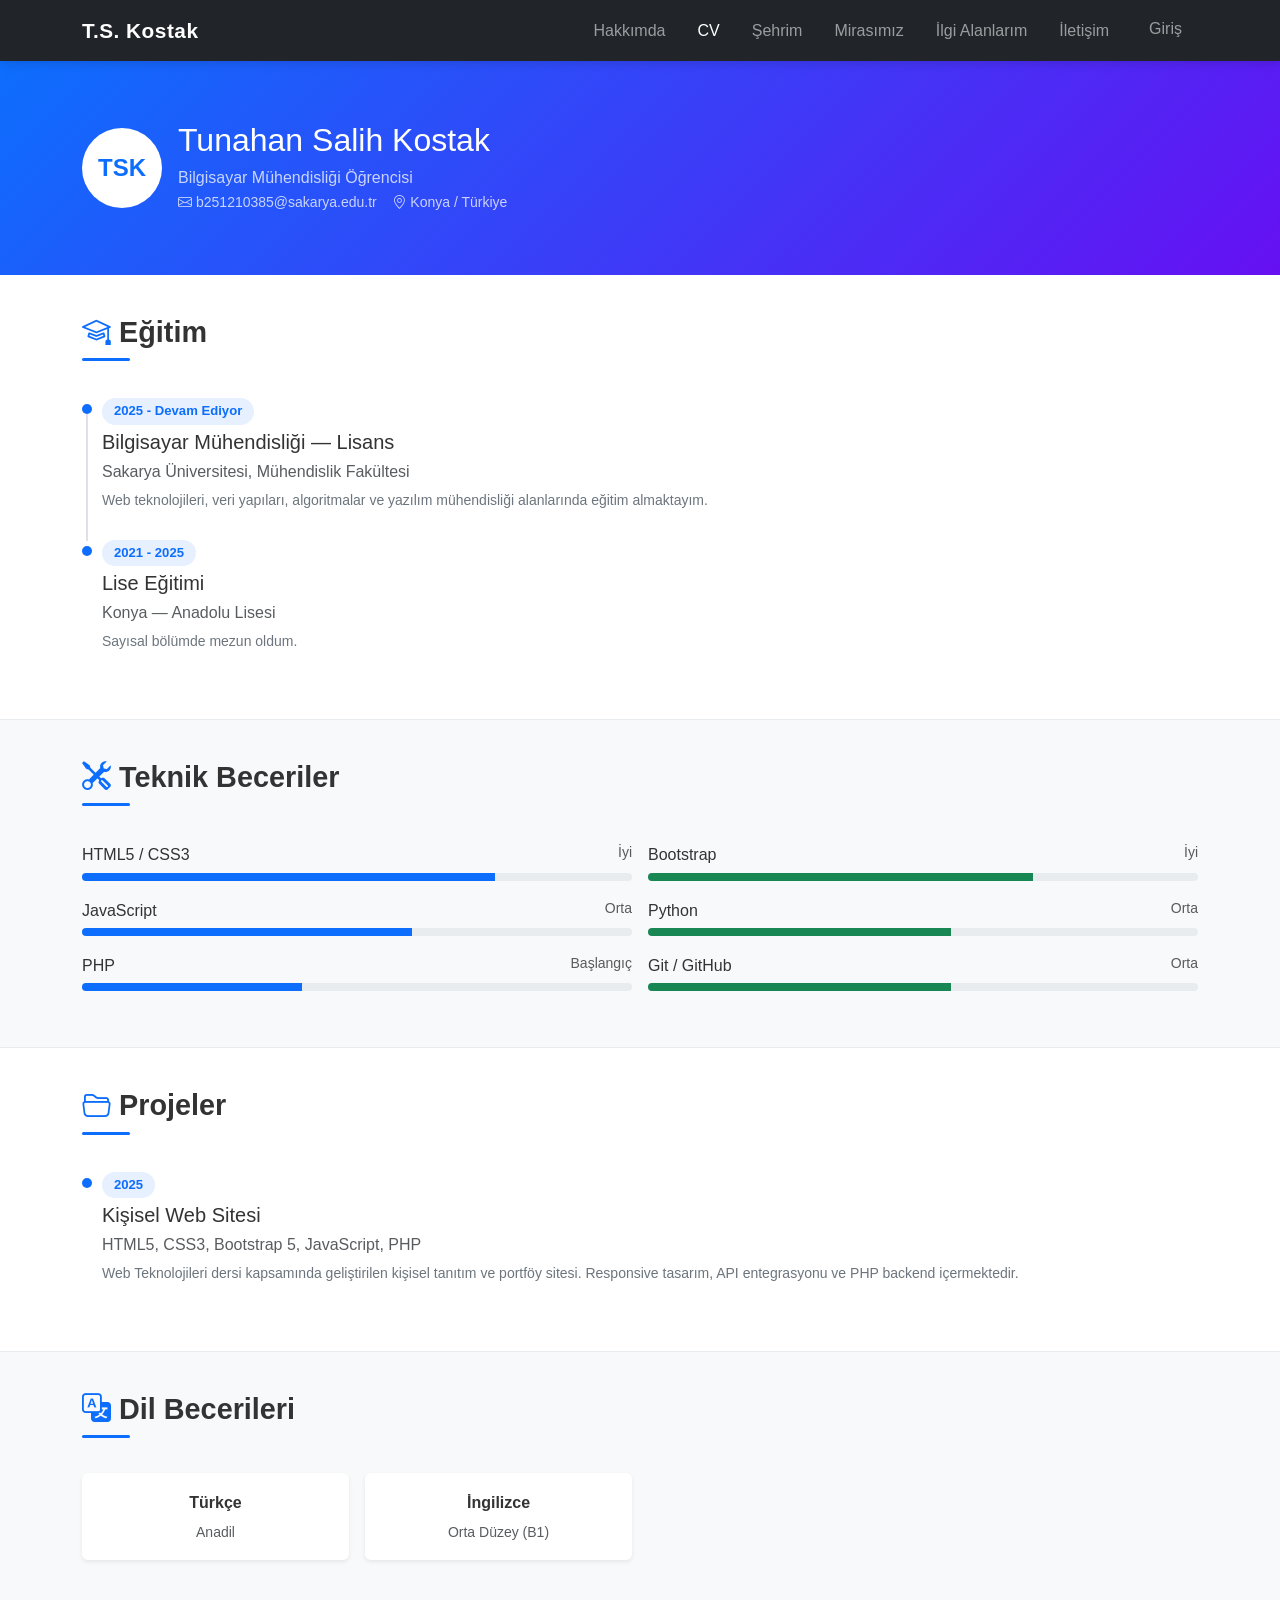
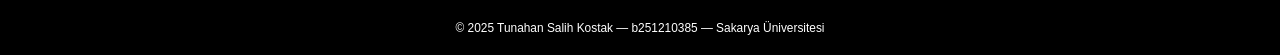
==== cv.html @ 77a4bd4d "Proje iskeleti oluşturuldu - index.html: Hakkımda sayfası (Bootstrap 5, hero, hobiler, medya, sosyal" ====
<!DOCTYPE html>
<html lang="tr">
<head>
    <meta charset="UTF-8">
    <meta name="viewport" content="width=device-width, initial-scale=1.0">
    <title>CV - Tunahan Salih Kostak</title>
    <link rel="stylesheet" href="https://cdn.jsdelivr.net/npm/bootstrap@5.3.2/dist/css/bootstrap.min.css">
    <link rel="stylesheet" href="https://cdn.jsdelivr.net/npm/bootstrap-icons@1.11.1/font/bootstrap-icons.css">
    <link rel="stylesheet" href="css/style.css">
</head>
<body>

    <nav class="navbar navbar-expand-lg navbar-dark bg-dark sticky-top">
        <div class="container">
            <a class="navbar-brand" href="index.html">T.S. Kostak</a>
            <button class="navbar-toggler" type="button" data-bs-toggle="collapse" data-bs-target="#navMenu">
                <span class="navbar-toggler-icon"></span>
            </button>
            <div class="collapse navbar-collapse" id="navMenu">
                <ul class="navbar-nav ms-auto">
                    <li class="nav-item"><a class="nav-link" href="index.html">Hakkımda</a></li>
                    <li class="nav-item"><a class="nav-link active" href="cv.html">CV</a></li>
                    <li class="nav-item"><a class="nav-link" href="sehrim.html">Şehrim</a></li>
                    <li class="nav-item"><a class="nav-link" href="miras.html">Mirasımız</a></li>
                    <li class="nav-item"><a class="nav-link" href="ilgialanlarim.html">İlgi Alanlarım</a></li>
                    <li class="nav-item"><a class="nav-link" href="iletisim.html">İletişim</a></li>
                    <li class="nav-item ms-lg-2">
                        <a class="nav-link btn btn-outline-light px-3" href="login.html">Giriş</a>
                    </li>
                </ul>
            </div>
        </div>
    </nav>

    <!-- CV Başlık -->
    <header class="cv-baslik-bar">
        <div class="container">
            <div class="row align-items-center g-3">
                <div class="col-auto">
                    <div class="rounded-circle bg-white d-flex align-items-center justify-content-center"
                        style="width:80px;height:80px;">
                        <span class="fw-bold text-primary fs-4">TSK</span>
                    </div>
                </div>
                <div class="col">
                    <h1 class="h2 mb-1">Tunahan Salih Kostak</h1>
                    <p class="mb-0 opacity-75">Bilgisayar Mühendisliği Öğrencisi</p>
                    <p class="mb-0 opacity-75 small">
                        <i class="bi bi-envelope me-1"></i>b251210385@sakarya.edu.tr
                        &nbsp;&nbsp;
                        <i class="bi bi-geo-alt me-1"></i>Konya / Türkiye
                    </p>
                </div>
            </div>
        </div>
    </header>

    <main>
        <!-- Eğitim Bilgileri -->
        <section class="cv-bolum" aria-labelledby="egitim-baslik">
            <div class="container">
                <h2 id="egitim-baslik" class="bolum-baslik">
                    <i class="bi bi-mortarboard me-2 text-primary"></i>Eğitim
                </h2>
                <article class="zaman-item">
                    <span class="yil-badge">2025 - Devam Ediyor</span>
                    <h5 class="mb-1">Bilgisayar Mühendisliği — Lisans</h5>
                    <p class="text-muted mb-1">Sakarya Üniversitesi, Mühendislik Fakültesi</p>
                    <p class="text-secondary small mb-0">
                        Web teknolojileri, veri yapıları, algoritmalar ve yazılım mühendisliği alanlarında eğitim almaktayım.
                    </p>
                </article>
                <article class="zaman-item">
                    <span class="yil-badge">2021 - 2025</span>
                    <h5 class="mb-1">Lise Eğitimi</h5>
                    <p class="text-muted mb-1">Konya &mdash; Anadolu Lisesi</p>
                    <p class="text-secondary small mb-0">
                        Sayısal bölümde mezun oldum.
                    </p>
                </article>
            </div>
        </section>

        <!-- Teknik Beceriler -->
        <section class="cv-bolum bg-light" aria-labelledby="beceri-baslik">
            <div class="container">
                <h2 id="beceri-baslik" class="bolum-baslik">
                    <i class="bi bi-tools me-2 text-primary"></i>Teknik Beceriler
                </h2>
                <div class="row g-3">
                    <div class="col-md-6">
                        <div class="mb-3">
                            <div class="d-flex justify-content-between mb-1">
                                <span class="fw-medium">HTML5 / CSS3</span>
                                <span class="text-muted small">İyi</span>
                            </div>
                            <div class="progress" style="height:8px;">
                                <div class="progress-bar" style="width:75%"></div>
                            </div>
                        </div>
                        <div class="mb-3">
                            <div class="d-flex justify-content-between mb-1">
                                <span class="fw-medium">JavaScript</span>
                                <span class="text-muted small">Orta</span>
                            </div>
                            <div class="progress" style="height:8px;">
                                <div class="progress-bar" style="width:60%"></div>
                            </div>
                        </div>
                        <div class="mb-3">
                            <div class="d-flex justify-content-between mb-1">
                                <span class="fw-medium">PHP</span>
                                <span class="text-muted small">Başlangıç</span>
                            </div>
                            <div class="progress" style="height:8px;">
                                <div class="progress-bar" style="width:40%"></div>
                            </div>
                        </div>
                    </div>
                    <div class="col-md-6">
                        <div class="mb-3">
                            <div class="d-flex justify-content-between mb-1">
                                <span class="fw-medium">Bootstrap</span>
                                <span class="text-muted small">İyi</span>
                            </div>
                            <div class="progress" style="height:8px;">
                                <div class="progress-bar bg-success" style="width:70%"></div>
                            </div>
                        </div>
                        <div class="mb-3">
                            <div class="d-flex justify-content-between mb-1">
                                <span class="fw-medium">Python</span>
                                <span class="text-muted small">Orta</span>
                            </div>
                            <div class="progress" style="height:8px;">
                                <div class="progress-bar bg-success" style="width:55%"></div>
                            </div>
                        </div>
                        <div class="mb-3">
                            <div class="d-flex justify-content-between mb-1">
                                <span class="fw-medium">Git / GitHub</span>
                                <span class="text-muted small">Orta</span>
                            </div>
                            <div class="progress" style="height:8px;">
                                <div class="progress-bar bg-success" style="width:55%"></div>
                            </div>
                        </div>
                    </div>
                </div>
            </div>
        </section>

        <!-- Projeler -->
        <section class="cv-bolum" aria-labelledby="proje-baslik">
            <div class="container">
                <h2 id="proje-baslik" class="bolum-baslik">
                    <i class="bi bi-folder2-open me-2 text-primary"></i>Projeler
                </h2>
                <article class="zaman-item">
                    <span class="yil-badge">2025</span>
                    <h5 class="mb-1">Kişisel Web Sitesi</h5>
                    <p class="text-muted mb-1">HTML5, CSS3, Bootstrap 5, JavaScript, PHP</p>
                    <p class="text-secondary small mb-0">
                        Web Teknolojileri dersi kapsamında geliştirilen kişisel tanıtım ve portföy sitesi.
                        Responsive tasarım, API entegrasyonu ve PHP backend içermektedir.
                    </p>
                </article>
            </div>
        </section>

        <!-- Dil Becerileri -->
        <section class="cv-bolum bg-light" aria-labelledby="dil-baslik">
            <div class="container">
                <h2 id="dil-baslik" class="bolum-baslik">
                    <i class="bi bi-translate me-2 text-primary"></i>Dil Becerileri
                </h2>
                <div class="row g-3">
                    <div class="col-sm-6 col-md-3">
                        <div class="text-center p-3 bg-white rounded shadow-sm">
                            <p class="fw-semibold mb-1">Türkçe</p>
                            <p class="text-muted small mb-0">Anadil</p>
                        </div>
                    </div>
                    <div class="col-sm-6 col-md-3">
                        <div class="text-center p-3 bg-white rounded shadow-sm">
                            <p class="fw-semibold mb-1">İngilizce</p>
                            <p class="text-muted small mb-0">Orta Düzey (B1)</p>
                        </div>
                    </div>
                </div>
            </div>
        </section>
    </main>

    <footer class="bg-black text-white text-center py-3">
        <small>&copy; 2025 Tunahan Salih Kostak &mdash; b251210385 &mdash; Sakarya Üniversitesi</small>
    </footer>

    <script src="https://cdn.jsdelivr.net/npm/bootstrap@5.3.2/dist/js/bootstrap.bundle.min.js"></script>
</body>
</html>
---- css/style.css ----
/* ================================================
   Tunahan Salih Kostak - Kişisel Web Sitesi
   Ana Stil Dosyası
   ================================================ */

:root {
    --ana-renk: #0d6efd;
    --koyu-renk: #212529;
    --acik-bg: #f8f9fa;
    --kart-golge: 0 3px 15px rgba(0, 0, 0, 0.08);
    --kart-golge-hover: 0 10px 28px rgba(0, 0, 0, 0.14);
    --gecis: all 0.25s ease;
}

body {
    font-family: 'Segoe UI', Tahoma, Geneva, Verdana, sans-serif;
    color: #333;
    line-height: 1.7;
}

/* ---- Navbar ---- */
.navbar {
    box-shadow: 0 2px 10px rgba(0, 0, 0, 0.15);
}

.navbar-brand {
    font-weight: 700;
    font-size: 1.3rem;
    letter-spacing: 0.5px;
}

.nav-link {
    font-weight: 500;
    padding: 0.5rem 1rem !important;
    transition: color 0.2s;
}

.nav-link:hover {
    color: var(--ana-renk) !important;
}

/* ---- Hero Bölümü ---- */
.hero-section {
    padding: 90px 0 70px;
    background: linear-gradient(135deg, #eef2ff 0%, #dce8ff 100%);
}

.profil-cerceve {
    display: inline-block;
    border-radius: 50%;
    padding: 4px;
    background: linear-gradient(135deg, #0d6efd, #6610f2);
    box-shadow: 0 8px 30px rgba(13, 110, 253, 0.3);
}

.profil-foto {
    width: 200px;
    height: 200px;
    border-radius: 50%;
    object-fit: cover;
    border: 4px solid #fff;
    display: block;
}

.profil-placeholder {
    width: 200px;
    height: 200px;
    border-radius: 50%;
    border: 4px solid #fff;
    background: #6c757d;
    display: flex;
    align-items: center;
    justify-content: center;
    font-size: 3.5rem;
    font-weight: 700;
    color: #fff;
}

/* ---- Bölüm Başlıkları ---- */
.bolum-baslik {
    font-size: 1.8rem;
    font-weight: 700;
    position: relative;
    padding-bottom: 12px;
    margin-bottom: 35px;
}

.bolum-baslik::after {
    content: '';
    position: absolute;
    bottom: 0;
    left: 0;
    width: 48px;
    height: 3px;
    background: var(--ana-renk);
    border-radius: 3px;
}

/* ---- Hobi Kartları ---- */
.hobi-kart {
    background: #fff;
    border-radius: 14px;
    padding: 32px 20px;
    text-align: center;
    box-shadow: var(--kart-golge);
    transition: var(--gecis);
    height: 100%;
}

.hobi-kart:hover {
    transform: translateY(-6px);
    box-shadow: var(--kart-golge-hover);
}

.hobi-kart .bi {
    font-size: 2.5rem;
    color: var(--ana-renk);
}

.hobi-kart h5 {
    margin-top: 14px;
    font-weight: 600;
}

/* ---- Medya ---- */
.medya-cerceve {
    border-radius: 10px;
    overflow: hidden;
    box-shadow: var(--kart-golge);
}

.medya-cerceve img {
    width: 100%;
    height: 260px;
    object-fit: cover;
    display: block;
}

.video-placeholder {
    width: 100%;
    height: 260px;
    background: #212529;
    display: flex;
    flex-direction: column;
    align-items: center;
    justify-content: center;
    color: #adb5bd;
    border-radius: 10px;
    box-shadow: var(--kart-golge);
}

/* ---- Sosyal Bağlantılar ---- */
.sosyal-link {
    color: #fff;
    font-size: 2rem;
    transition: var(--gecis);
    display: inline-block;
}

.sosyal-link:hover {
    color: #0d6efd !important;
    transform: scale(1.2);
}

/* ---- CV Sayfası ---- */
.cv-baslik-bar {
    background: linear-gradient(135deg, #0d6efd, #6610f2);
    color: #fff;
    padding: 60px 0;
}

.cv-bolum {
    padding: 40px 0;
    border-bottom: 1px solid #e9ecef;
}

.cv-bolum:last-of-type {
    border-bottom: none;
}

.zaman-item {
    position: relative;
    padding-left: 20px;
    margin-bottom: 25px;
}

.zaman-item::before {
    content: '';
    position: absolute;
    left: 0;
    top: 8px;
    width: 10px;
    height: 10px;
    border-radius: 50%;
    background: var(--ana-renk);
}

.zaman-item::after {
    content: '';
    position: absolute;
    left: 4px;
    top: 18px;
    width: 2px;
    height: calc(100% + 10px);
    background: #dee2e6;
}

.zaman-item:last-child::after {
    display: none;
}

.yil-badge {
    display: inline-block;
    background: #e7f0ff;
    color: var(--ana-renk);
    border-radius: 20px;
    padding: 2px 12px;
    font-size: 0.82rem;
    font-weight: 600;
    margin-bottom: 5px;
}

/* ---- Şehrim Sayfası ---- */
.sehir-hero {
    height: 420px;
    background: linear-gradient(rgba(0,0,0,0.5), rgba(0,0,0,0.5)),
                url('../img/konya-banner.jpg') center/cover no-repeat;
    display: flex;
    align-items: center;
    color: #fff;
}

.istatistik-kart {
    background: #fff;
    border-radius: 12px;
    padding: 25px;
    text-align: center;
    box-shadow: var(--kart-golge);
    transition: var(--gecis);
}

.istatistik-kart:hover {
    transform: translateY(-4px);
    box-shadow: var(--kart-golge-hover);
}

.istatistik-kart .sayi {
    font-size: 2rem;
    font-weight: 700;
    color: var(--ana-renk);
}

/* ---- Slider ---- */
.sehir-slider {
    border-radius: 12px;
    overflow: hidden;
    box-shadow: 0 5px 20px rgba(0,0,0,0.15);
}

.sehir-slider .carousel-item img {
    height: 420px;
    object-fit: cover;
}

.sehir-slider .carousel-caption {
    background: rgba(0, 0, 0, 0.5);
    border-radius: 8px;
    padding: 10px 16px;
}

/* ---- İletişim Sayfası ---- */
.iletisim-hero {
    background: linear-gradient(135deg, #0d6efd, #6610f2);
    padding: 70px 0;
    color: #fff;
}

.form-kart {
    background: #fff;
    border-radius: 16px;
    padding: 40px;
    box-shadow: 0 5px 30px rgba(0,0,0,0.1);
}

.form-label {
    font-weight: 500;
    color: #444;
}

/* ---- Login Sayfası ---- */
.login-section {
    min-height: 100vh;
    background: linear-gradient(135deg, #0d6efd, #6610f2);
    display: flex;
    align-items: center;
}

.login-kart {
    background: #fff;
    border-radius: 18px;
    padding: 45px 40px;
    box-shadow: 0 15px 50px rgba(0,0,0,0.2);
    max-width: 430px;
    width: 100%;
}

.login-logo {
    font-size: 2rem;
    font-weight: 700;
    color: var(--ana-renk);
    margin-bottom: 5px;
}

/* ---- İlgi Alanlarım (API) ---- */
.api-kart {
    border-radius: 14px;
    overflow: hidden;
    box-shadow: var(--kart-golge);
    transition: var(--gecis);
    background: #fff;
    height: 100%;
}

.api-kart:hover {
    transform: translateY(-5px);
    box-shadow: var(--kart-golge-hover);
}

.api-kart .api-poster {
    width: 100%;
    height: 280px;
    object-fit: cover;
}

.api-kart .api-poster-placeholder {
    width: 100%;
    height: 280px;
    background: #e9ecef;
    display: flex;
    align-items: center;
    justify-content: center;
    color: #adb5bd;
    font-size: 3rem;
}

.api-kart-body {
    padding: 16px;
}

.puan-badge {
    display: inline-block;
    background: #fff3cd;
    color: #856404;
    border-radius: 20px;
    padding: 2px 10px;
    font-size: 0.82rem;
    font-weight: 600;
}

/* ---- Yakında Sayfası (Placeholder) ---- */
.yaklasinda {
    min-height: 60vh;
    display: flex;
    align-items: center;
    justify-content: center;
    background: var(--acik-bg);
}

/* ---- Footer ---- */
footer {
    font-size: 0.85rem;
}

/* ---- Hata / Başarı Mesajları ---- */
.hata-mesaji {
    background: #f8d7da;
    border: 1px solid #f5c2c7;
    color: #842029;
    padding: 10px 16px;
    border-radius: 8px;
    margin-bottom: 15px;
    font-size: 0.9rem;
    display: none;
}

.basari-mesaji {
    background: #d1e7dd;
    border: 1px solid #a3cfbb;
    color: #0f5132;
    padding: 10px 16px;
    border-radius: 8px;
    margin-bottom: 15px;
    font-size: 0.9rem;
    display: none;
}

/* ---- Responsive ---- */
@media (max-width: 991px) {
    .hero-section {
        padding: 60px 0 50px;
    }
}

@media (max-width: 768px) {
    .hero-section {
        text-align: center;
    }

    .bolum-baslik::after {
        left: 50%;
        transform: translateX(-50%);
    }

    .bolum-baslik {
        text-align: center;
    }

    .profil-foto,
    .profil-placeholder {
        width: 160px;
        height: 160px;
    }

    .sehir-hero {
        height: 280px;
    }

    .form-kart {
        padding: 25px 18px;
    }

    .login-kart {
        padding: 30px 22px;
    }

    .cv-baslik-bar {
        padding: 40px 0;
    }
}
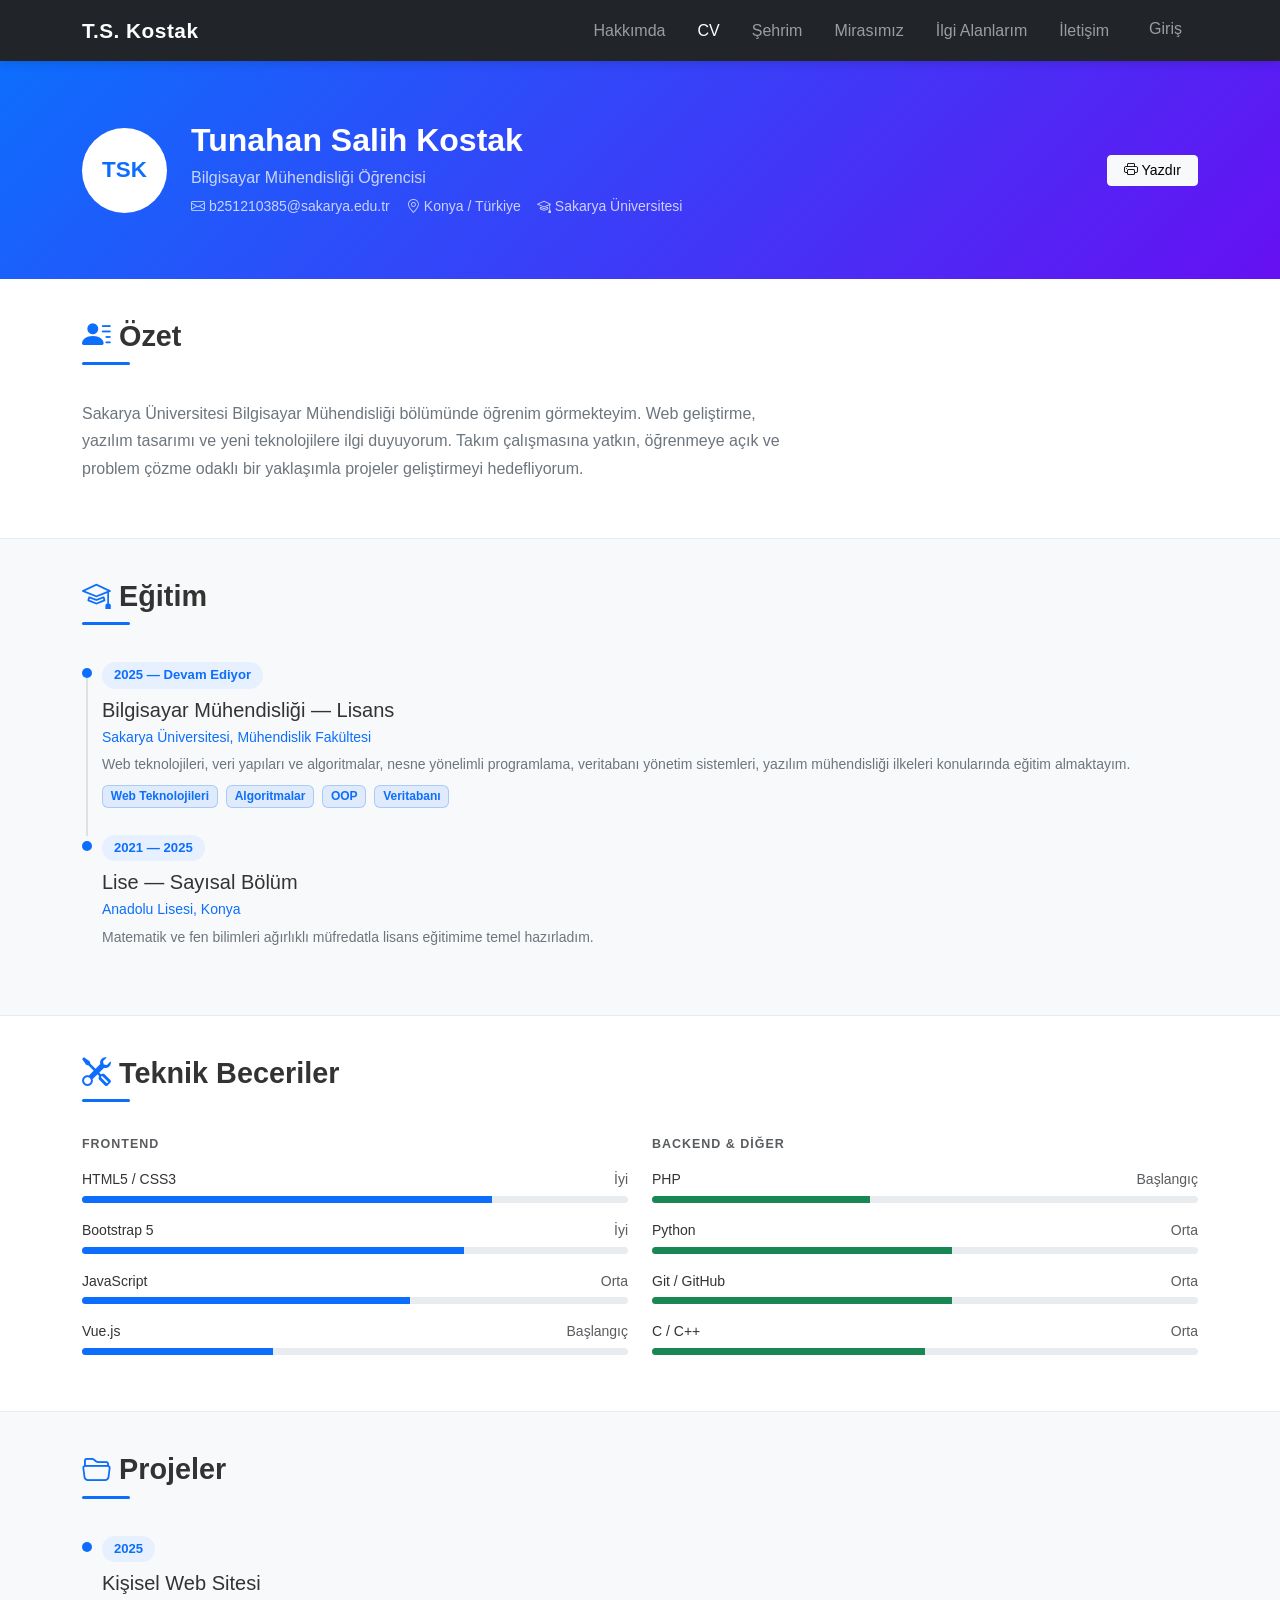
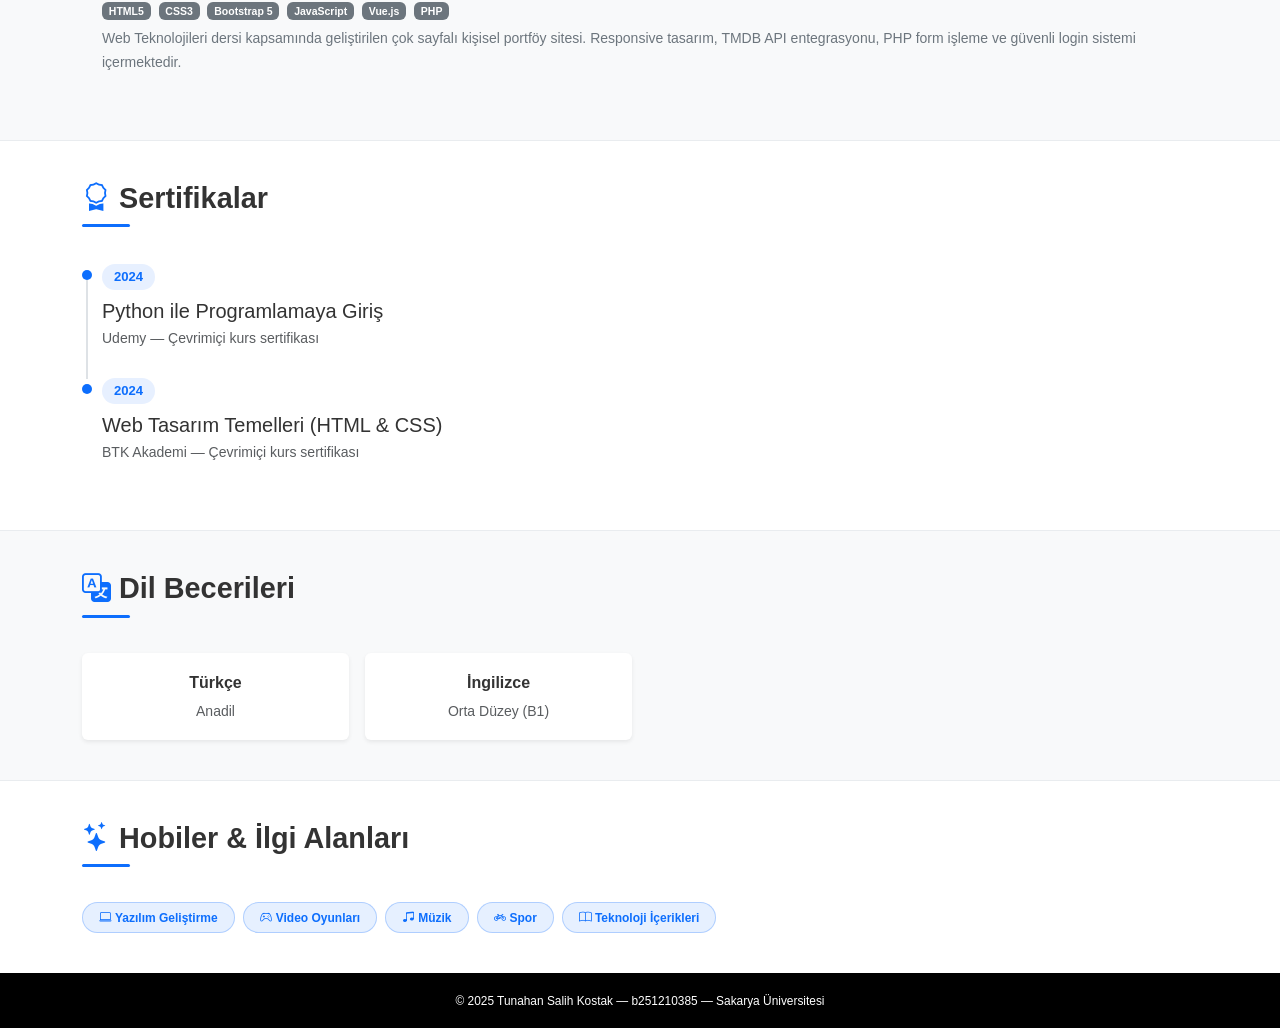
==== commit e30b4943: "CV sayfası detaylandırıldı, hakkımda metni güncellendi - cv.html: Özet bölümü eklendi, eğitim detayl" ====
--- a/cv.html
+++ b/cv.html
@@ -35,135 +35,214 @@
     <!-- CV Başlık -->
     <header class="cv-baslik-bar">
         <div class="container">
-            <div class="row align-items-center g-3">
+            <div class="row align-items-center g-4">
                 <div class="col-auto">
                     <div class="rounded-circle bg-white d-flex align-items-center justify-content-center"
-                        style="width:80px;height:80px;">
-                        <span class="fw-bold text-primary fs-4">TSK</span>
+                        style="width:85px; height:85px; flex-shrink:0;">
+                        <span class="fw-bold text-primary" style="font-size:1.4rem;">TSK</span>
                     </div>
                 </div>
                 <div class="col">
-                    <h1 class="h2 mb-1">Tunahan Salih Kostak</h1>
-                    <p class="mb-0 opacity-75">Bilgisayar Mühendisliği Öğrencisi</p>
-                    <p class="mb-0 opacity-75 small">
-                        <i class="bi bi-envelope me-1"></i>b251210385@sakarya.edu.tr
-                        &nbsp;&nbsp;
-                        <i class="bi bi-geo-alt me-1"></i>Konya / Türkiye
-                    </p>
+                    <h1 class="h2 fw-bold mb-1">Tunahan Salih Kostak</h1>
+                    <p class="mb-1 opacity-75 fw-medium">Bilgisayar Mühendisliği Öğrencisi</p>
+                    <div class="d-flex flex-wrap gap-3 opacity-75 small">
+                        <span><i class="bi bi-envelope me-1"></i>b251210385@sakarya.edu.tr</span>
+                        <span><i class="bi bi-geo-alt me-1"></i>Konya / Türkiye</span>
+                        <span><i class="bi bi-mortarboard me-1"></i>Sakarya Üniversitesi</span>
+                    </div>
+                </div>
+                <div class="col-auto d-none d-lg-block">
+                    <a href="#" class="btn btn-light btn-sm px-3" onclick="window.print(); return false;">
+                        <i class="bi bi-printer me-1"></i>Yazdır
+                    </a>
                 </div>
             </div>
         </div>
     </header>
 
     <main>
+
+        <!-- Hakkımda Özeti -->
+        <section class="cv-bolum" aria-labelledby="ozet-baslik">
+            <div class="container">
+                <h2 id="ozet-baslik" class="bolum-baslik">
+                    <i class="bi bi-person-lines-fill me-2 text-primary"></i>Özet
+                </h2>
+                <p class="text-secondary" style="max-width:700px;">
+                    Sakarya Üniversitesi Bilgisayar Mühendisliği bölümünde öğrenim görmekteyim.
+                    Web geliştirme, yazılım tasarımı ve yeni teknolojilere ilgi duyuyorum.
+                    Takım çalışmasına yatkın, öğrenmeye açık ve problem çözme odaklı bir yaklaşımla
+                    projeler geliştirmeyi hedefliyorum.
+                </p>
+            </div>
+        </section>
+
         <!-- Eğitim Bilgileri -->
-        <section class="cv-bolum" aria-labelledby="egitim-baslik">
+        <section class="cv-bolum bg-light" aria-labelledby="egitim-baslik">
             <div class="container">
                 <h2 id="egitim-baslik" class="bolum-baslik">
                     <i class="bi bi-mortarboard me-2 text-primary"></i>Eğitim
                 </h2>
-                <article class="zaman-item">
-                    <span class="yil-badge">2025 - Devam Ediyor</span>
-                    <h5 class="mb-1">Bilgisayar Mühendisliği — Lisans</h5>
-                    <p class="text-muted mb-1">Sakarya Üniversitesi, Mühendislik Fakültesi</p>
+
+                <article class="zaman-item">
+                    <span class="yil-badge">2025 — Devam Ediyor</span>
+                    <h5 class="mb-1 mt-1">Bilgisayar Mühendisliği — Lisans</h5>
+                    <p class="text-primary fw-medium mb-1 small">Sakarya Üniversitesi, Mühendislik Fakültesi</p>
+                    <p class="text-secondary small mb-1">
+                        Web teknolojileri, veri yapıları ve algoritmalar, nesne yönelimli programlama,
+                        veritabanı yönetim sistemleri, yazılım mühendisliği ilkeleri konularında eğitim almaktayım.
+                    </p>
+                    <div class="d-flex flex-wrap gap-2 mt-2">
+                        <span class="badge bg-primary bg-opacity-10 text-primary border border-primary border-opacity-25">Web Teknolojileri</span>
+                        <span class="badge bg-primary bg-opacity-10 text-primary border border-primary border-opacity-25">Algoritmalar</span>
+                        <span class="badge bg-primary bg-opacity-10 text-primary border border-primary border-opacity-25">OOP</span>
+                        <span class="badge bg-primary bg-opacity-10 text-primary border border-primary border-opacity-25">Veritabanı</span>
+                    </div>
+                </article>
+
+                <article class="zaman-item">
+                    <span class="yil-badge">2021 — 2025</span>
+                    <h5 class="mb-1 mt-1">Lise — Sayısal Bölüm</h5>
+                    <p class="text-primary fw-medium mb-1 small">Anadolu Lisesi, Konya</p>
                     <p class="text-secondary small mb-0">
-                        Web teknolojileri, veri yapıları, algoritmalar ve yazılım mühendisliği alanlarında eğitim almaktayım.
+                        Matematik ve fen bilimleri ağırlıklı müfredatla lisans eğitimime temel hazırladım.
                     </p>
                 </article>
-                <article class="zaman-item">
-                    <span class="yil-badge">2021 - 2025</span>
-                    <h5 class="mb-1">Lise Eğitimi</h5>
-                    <p class="text-muted mb-1">Konya &mdash; Anadolu Lisesi</p>
-                    <p class="text-secondary small mb-0">
-                        Sayısal bölümde mezun oldum.
-                    </p>
-                </article>
             </div>
         </section>
 
         <!-- Teknik Beceriler -->
-        <section class="cv-bolum bg-light" aria-labelledby="beceri-baslik">
+        <section class="cv-bolum" aria-labelledby="beceri-baslik">
             <div class="container">
                 <h2 id="beceri-baslik" class="bolum-baslik">
                     <i class="bi bi-tools me-2 text-primary"></i>Teknik Beceriler
                 </h2>
-                <div class="row g-3">
+                <div class="row g-4">
                     <div class="col-md-6">
-                        <div class="mb-3">
-                            <div class="d-flex justify-content-between mb-1">
-                                <span class="fw-medium">HTML5 / CSS3</span>
+                        <h6 class="fw-semibold text-muted mb-3 text-uppercase" style="font-size:.78rem; letter-spacing:1px;">Frontend</h6>
+                        <div class="mb-3">
+                            <div class="d-flex justify-content-between mb-1">
+                                <span class="fw-medium small">HTML5 / CSS3</span>
                                 <span class="text-muted small">İyi</span>
                             </div>
-                            <div class="progress" style="height:8px;">
+                            <div class="progress" style="height:7px;">
                                 <div class="progress-bar" style="width:75%"></div>
                             </div>
                         </div>
                         <div class="mb-3">
                             <div class="d-flex justify-content-between mb-1">
-                                <span class="fw-medium">JavaScript</span>
+                                <span class="fw-medium small">Bootstrap 5</span>
+                                <span class="text-muted small">İyi</span>
+                            </div>
+                            <div class="progress" style="height:7px;">
+                                <div class="progress-bar" style="width:70%"></div>
+                            </div>
+                        </div>
+                        <div class="mb-3">
+                            <div class="d-flex justify-content-between mb-1">
+                                <span class="fw-medium small">JavaScript</span>
                                 <span class="text-muted small">Orta</span>
                             </div>
-                            <div class="progress" style="height:8px;">
+                            <div class="progress" style="height:7px;">
                                 <div class="progress-bar" style="width:60%"></div>
                             </div>
                         </div>
                         <div class="mb-3">
                             <div class="d-flex justify-content-between mb-1">
-                                <span class="fw-medium">PHP</span>
+                                <span class="fw-medium small">Vue.js</span>
                                 <span class="text-muted small">Başlangıç</span>
                             </div>
-                            <div class="progress" style="height:8px;">
-                                <div class="progress-bar" style="width:40%"></div>
+                            <div class="progress" style="height:7px;">
+                                <div class="progress-bar" style="width:35%"></div>
                             </div>
                         </div>
                     </div>
                     <div class="col-md-6">
-                        <div class="mb-3">
-                            <div class="d-flex justify-content-between mb-1">
-                                <span class="fw-medium">Bootstrap</span>
-                                <span class="text-muted small">İyi</span>
-                            </div>
-                            <div class="progress" style="height:8px;">
-                                <div class="progress-bar bg-success" style="width:70%"></div>
-                            </div>
-                        </div>
-                        <div class="mb-3">
-                            <div class="d-flex justify-content-between mb-1">
-                                <span class="fw-medium">Python</span>
+                        <h6 class="fw-semibold text-muted mb-3 text-uppercase" style="font-size:.78rem; letter-spacing:1px;">Backend &amp; Diğer</h6>
+                        <div class="mb-3">
+                            <div class="d-flex justify-content-between mb-1">
+                                <span class="fw-medium small">PHP</span>
+                                <span class="text-muted small">Başlangıç</span>
+                            </div>
+                            <div class="progress" style="height:7px;">
+                                <div class="progress-bar bg-success" style="width:40%"></div>
+                            </div>
+                        </div>
+                        <div class="mb-3">
+                            <div class="d-flex justify-content-between mb-1">
+                                <span class="fw-medium small">Python</span>
                                 <span class="text-muted small">Orta</span>
                             </div>
-                            <div class="progress" style="height:8px;">
+                            <div class="progress" style="height:7px;">
                                 <div class="progress-bar bg-success" style="width:55%"></div>
                             </div>
                         </div>
                         <div class="mb-3">
                             <div class="d-flex justify-content-between mb-1">
-                                <span class="fw-medium">Git / GitHub</span>
+                                <span class="fw-medium small">Git / GitHub</span>
                                 <span class="text-muted small">Orta</span>
                             </div>
-                            <div class="progress" style="height:8px;">
+                            <div class="progress" style="height:7px;">
                                 <div class="progress-bar bg-success" style="width:55%"></div>
                             </div>
                         </div>
+                        <div class="mb-3">
+                            <div class="d-flex justify-content-between mb-1">
+                                <span class="fw-medium small">C / C++</span>
+                                <span class="text-muted small">Orta</span>
+                            </div>
+                            <div class="progress" style="height:7px;">
+                                <div class="progress-bar bg-success" style="width:50%"></div>
+                            </div>
+                        </div>
                     </div>
                 </div>
             </div>
         </section>
 
         <!-- Projeler -->
-        <section class="cv-bolum" aria-labelledby="proje-baslik">
+        <section class="cv-bolum bg-light" aria-labelledby="proje-baslik">
             <div class="container">
                 <h2 id="proje-baslik" class="bolum-baslik">
                     <i class="bi bi-folder2-open me-2 text-primary"></i>Projeler
                 </h2>
+
                 <article class="zaman-item">
                     <span class="yil-badge">2025</span>
-                    <h5 class="mb-1">Kişisel Web Sitesi</h5>
-                    <p class="text-muted mb-1">HTML5, CSS3, Bootstrap 5, JavaScript, PHP</p>
+                    <h5 class="mb-1 mt-1">Kişisel Web Sitesi</h5>
+                    <p class="text-muted small mb-1">
+                        <span class="badge bg-secondary me-1">HTML5</span>
+                        <span class="badge bg-secondary me-1">CSS3</span>
+                        <span class="badge bg-secondary me-1">Bootstrap 5</span>
+                        <span class="badge bg-secondary me-1">JavaScript</span>
+                        <span class="badge bg-secondary me-1">Vue.js</span>
+                        <span class="badge bg-secondary">PHP</span>
+                    </p>
                     <p class="text-secondary small mb-0">
-                        Web Teknolojileri dersi kapsamında geliştirilen kişisel tanıtım ve portföy sitesi.
-                        Responsive tasarım, API entegrasyonu ve PHP backend içermektedir.
+                        Web Teknolojileri dersi kapsamında geliştirilen çok sayfalı kişisel portföy sitesi.
+                        Responsive tasarım, TMDB API entegrasyonu, PHP form işleme ve güvenli login sistemi içermektedir.
                     </p>
+                </article>
+            </div>
+        </section>
+
+        <!-- Sertifikalar -->
+        <section class="cv-bolum" aria-labelledby="sertifika-baslik">
+            <div class="container">
+                <h2 id="sertifika-baslik" class="bolum-baslik">
+                    <i class="bi bi-award me-2 text-primary"></i>Sertifikalar
+                </h2>
+
+                <article class="zaman-item">
+                    <span class="yil-badge">2024</span>
+                    <h5 class="mb-1 mt-1">Python ile Programlamaya Giriş</h5>
+                    <p class="text-muted small mb-0">Udemy &mdash; Çevrimiçi kurs sertifikası</p>
+                </article>
+
+                <article class="zaman-item">
+                    <span class="yil-badge">2024</span>
+                    <h5 class="mb-1 mt-1">Web Tasarım Temelleri (HTML &amp; CSS)</h5>
+                    <p class="text-muted small mb-0">BTK Akademi &mdash; Çevrimiçi kurs sertifikası</p>
                 </article>
             </div>
         </section>
@@ -190,6 +269,33 @@
                 </div>
             </div>
         </section>
+
+        <!-- Hobiler -->
+        <section class="cv-bolum" aria-labelledby="hobi-baslik">
+            <div class="container">
+                <h2 id="hobi-baslik" class="bolum-baslik">
+                    <i class="bi bi-stars me-2 text-primary"></i>Hobiler &amp; İlgi Alanları
+                </h2>
+                <div class="d-flex flex-wrap gap-2">
+                    <span class="badge rounded-pill bg-primary bg-opacity-10 text-primary border border-primary border-opacity-25 px-3 py-2">
+                        <i class="bi bi-laptop me-1"></i>Yazılım Geliştirme
+                    </span>
+                    <span class="badge rounded-pill bg-primary bg-opacity-10 text-primary border border-primary border-opacity-25 px-3 py-2">
+                        <i class="bi bi-controller me-1"></i>Video Oyunları
+                    </span>
+                    <span class="badge rounded-pill bg-primary bg-opacity-10 text-primary border border-primary border-opacity-25 px-3 py-2">
+                        <i class="bi bi-music-note-beamed me-1"></i>Müzik
+                    </span>
+                    <span class="badge rounded-pill bg-primary bg-opacity-10 text-primary border border-primary border-opacity-25 px-3 py-2">
+                        <i class="bi bi-bicycle me-1"></i>Spor
+                    </span>
+                    <span class="badge rounded-pill bg-primary bg-opacity-10 text-primary border border-primary border-opacity-25 px-3 py-2">
+                        <i class="bi bi-book me-1"></i>Teknoloji İçerikleri
+                    </span>
+                </div>
+            </div>
+        </section>
+
     </main>
 
     <footer class="bg-black text-white text-center py-3">
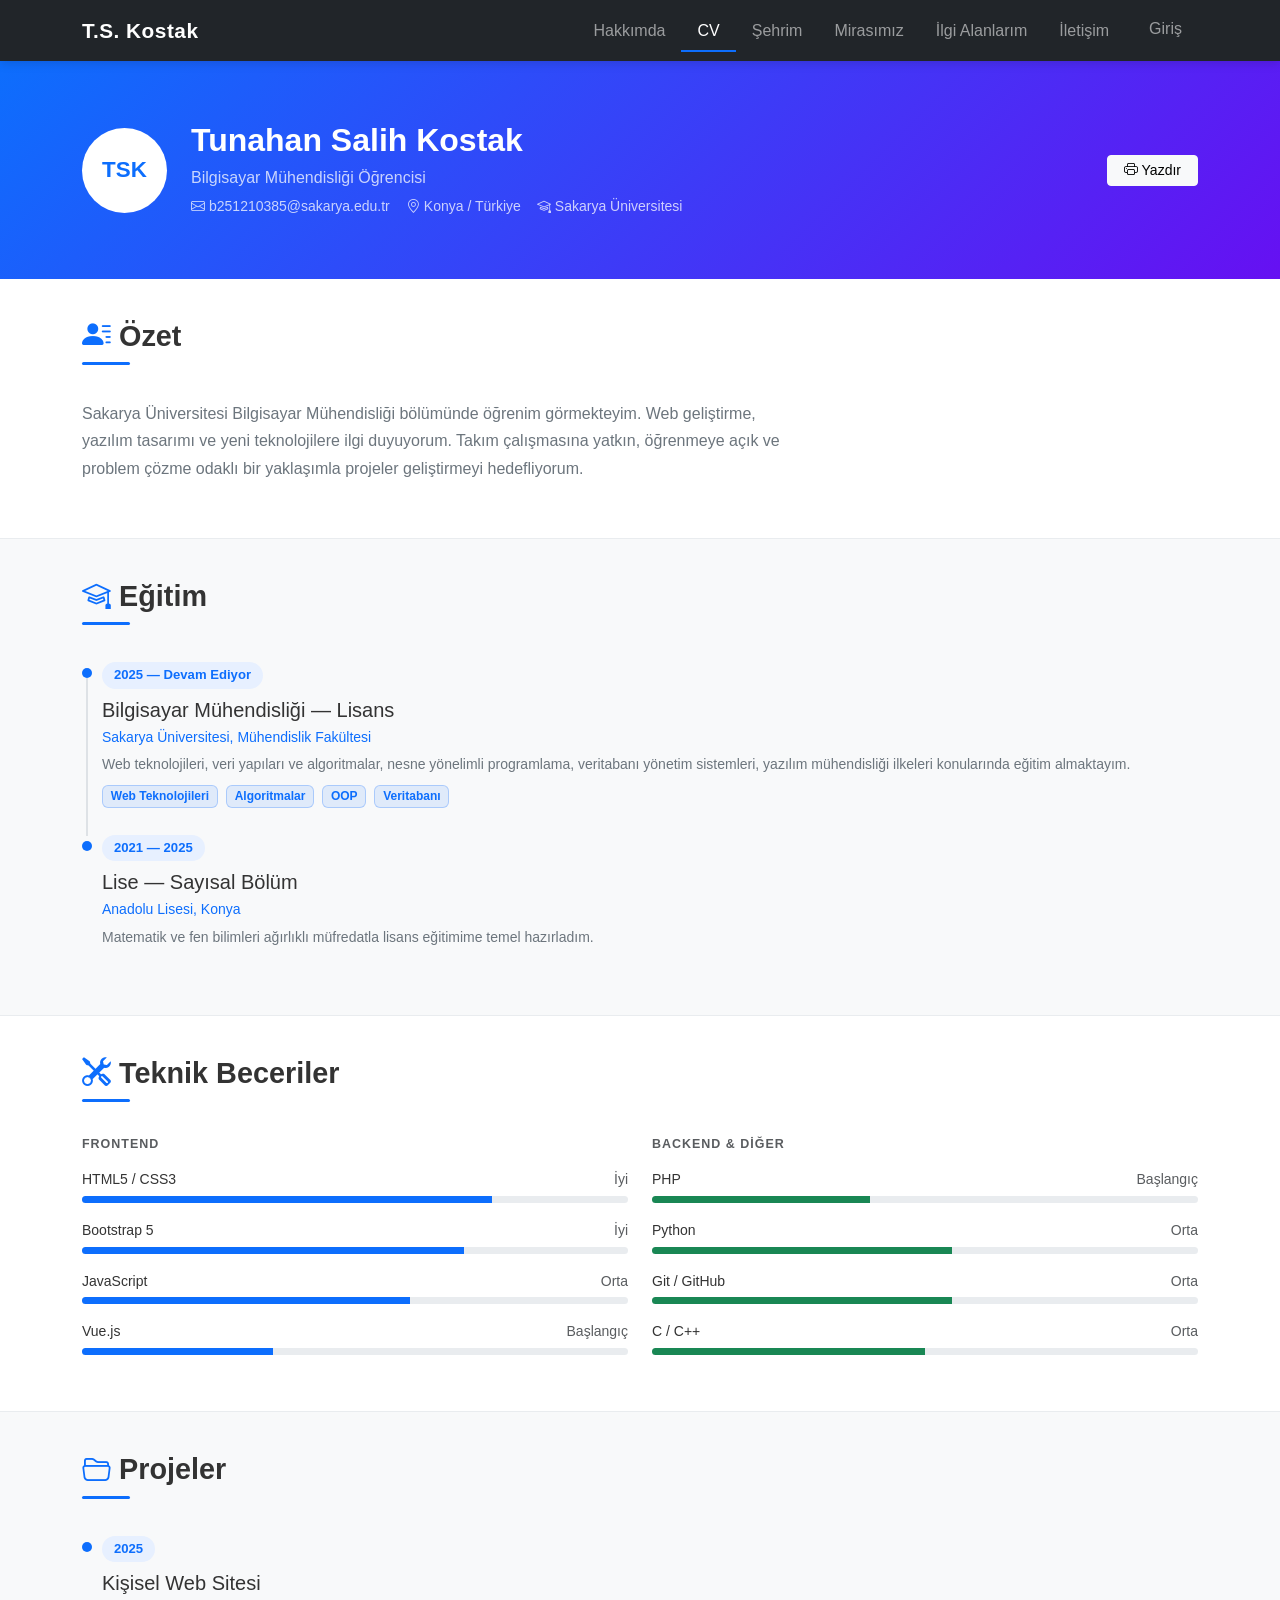
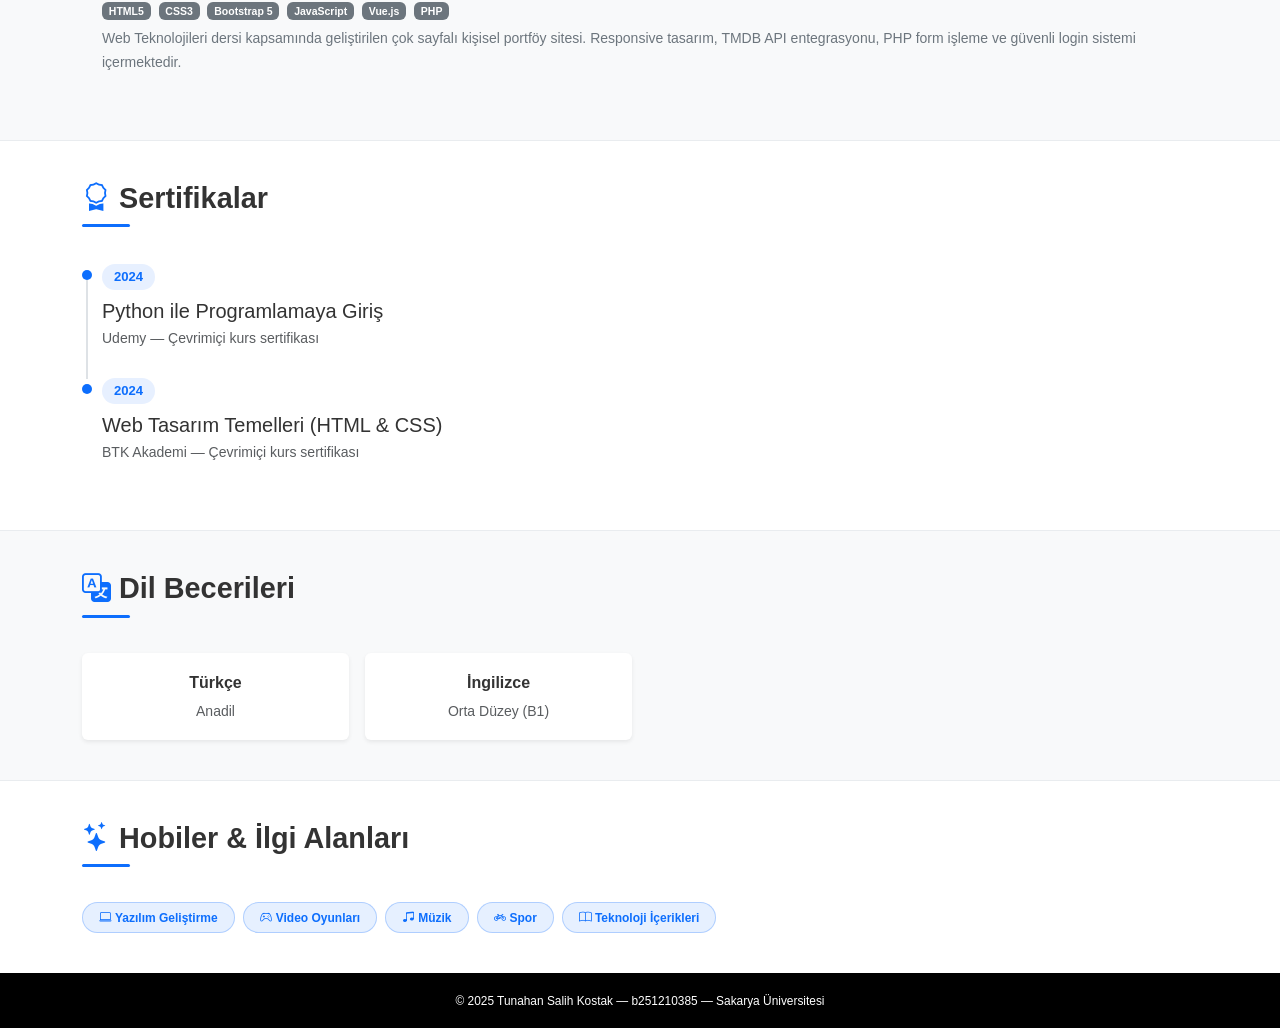
==== commit 6020841e: "Tasarım iyileştirmeleri: animasyonlar, scroll efektleri, navbar - css/style.css: smooth scroll, navb" ====
--- a/cv.html
+++ b/cv.html
@@ -303,5 +303,6 @@
     </footer>
 
     <script src="https://cdn.jsdelivr.net/npm/bootstrap@5.3.2/dist/js/bootstrap.bundle.min.js"></script>
+    <script src="js/main.js"></script>
 </body>
 </html>
--- a/css/style.css
+++ b/css/style.css
@@ -437,3 +437,90 @@
         padding: 40px 0;
     }
 }
+
+/* ================================================
+   Tasarım İyileştirmeleri
+   ================================================ */
+
+/* Smooth scroll */
+html {
+    scroll-behavior: smooth;
+}
+
+/* ---- Navbar Scroll Efekti ---- */
+.navbar {
+    transition: background-color 0.3s ease, box-shadow 0.3s ease;
+}
+
+.navbar-scrolled {
+    background-color: rgba(20, 22, 26, 0.96) !important;
+    box-shadow: 0 3px 24px rgba(0, 0, 0, 0.4) !important;
+    backdrop-filter: blur(8px);
+    -webkit-backdrop-filter: blur(8px);
+}
+
+/* ---- Scroll-to-top Butonu ---- */
+#scroll-top {
+    position: fixed;
+    bottom: 28px;
+    right: 28px;
+    width: 46px;
+    height: 46px;
+    border-radius: 50%;
+    background: var(--ana-renk);
+    color: #fff;
+    border: none;
+    cursor: pointer;
+    display: none;
+    align-items: center;
+    justify-content: center;
+    z-index: 1050;
+    box-shadow: 0 4px 18px rgba(13, 110, 253, 0.45);
+    transition: background-color 0.2s, transform 0.2s, opacity 0.2s;
+    font-size: 1.3rem;
+    line-height: 1;
+}
+
+#scroll-top:hover {
+    background-color: #0b5ed7;
+    transform: translateY(-3px);
+}
+
+/* ---- Kart Giriş Animasyonları ---- */
+.animasyon-hazir {
+    opacity: 0;
+    transform: translateY(24px);
+    transition: opacity 0.55s ease, transform 0.55s ease;
+}
+
+.animasyon-aktif {
+    opacity: 1;
+    transform: translateY(0);
+}
+
+/* ---- Nav Link Alt Çizgi Efekti ---- */
+.navbar-nav .nav-link:not(.btn) {
+    position: relative;
+    padding-bottom: 4px;
+}
+
+.navbar-nav .nav-link:not(.btn)::after {
+    content: '';
+    position: absolute;
+    bottom: 0;
+    left: 0;
+    width: 0;
+    height: 2px;
+    background: var(--ana-renk);
+    transition: width 0.25s ease;
+}
+
+.navbar-nav .nav-link:not(.btn):hover::after,
+.navbar-nav .nav-link.active:not(.btn)::after {
+    width: 100%;
+}
+
+/* ---- Bölüm Geçişleri ---- */
+section {
+    transition: background-color 0.3s ease;
+}
